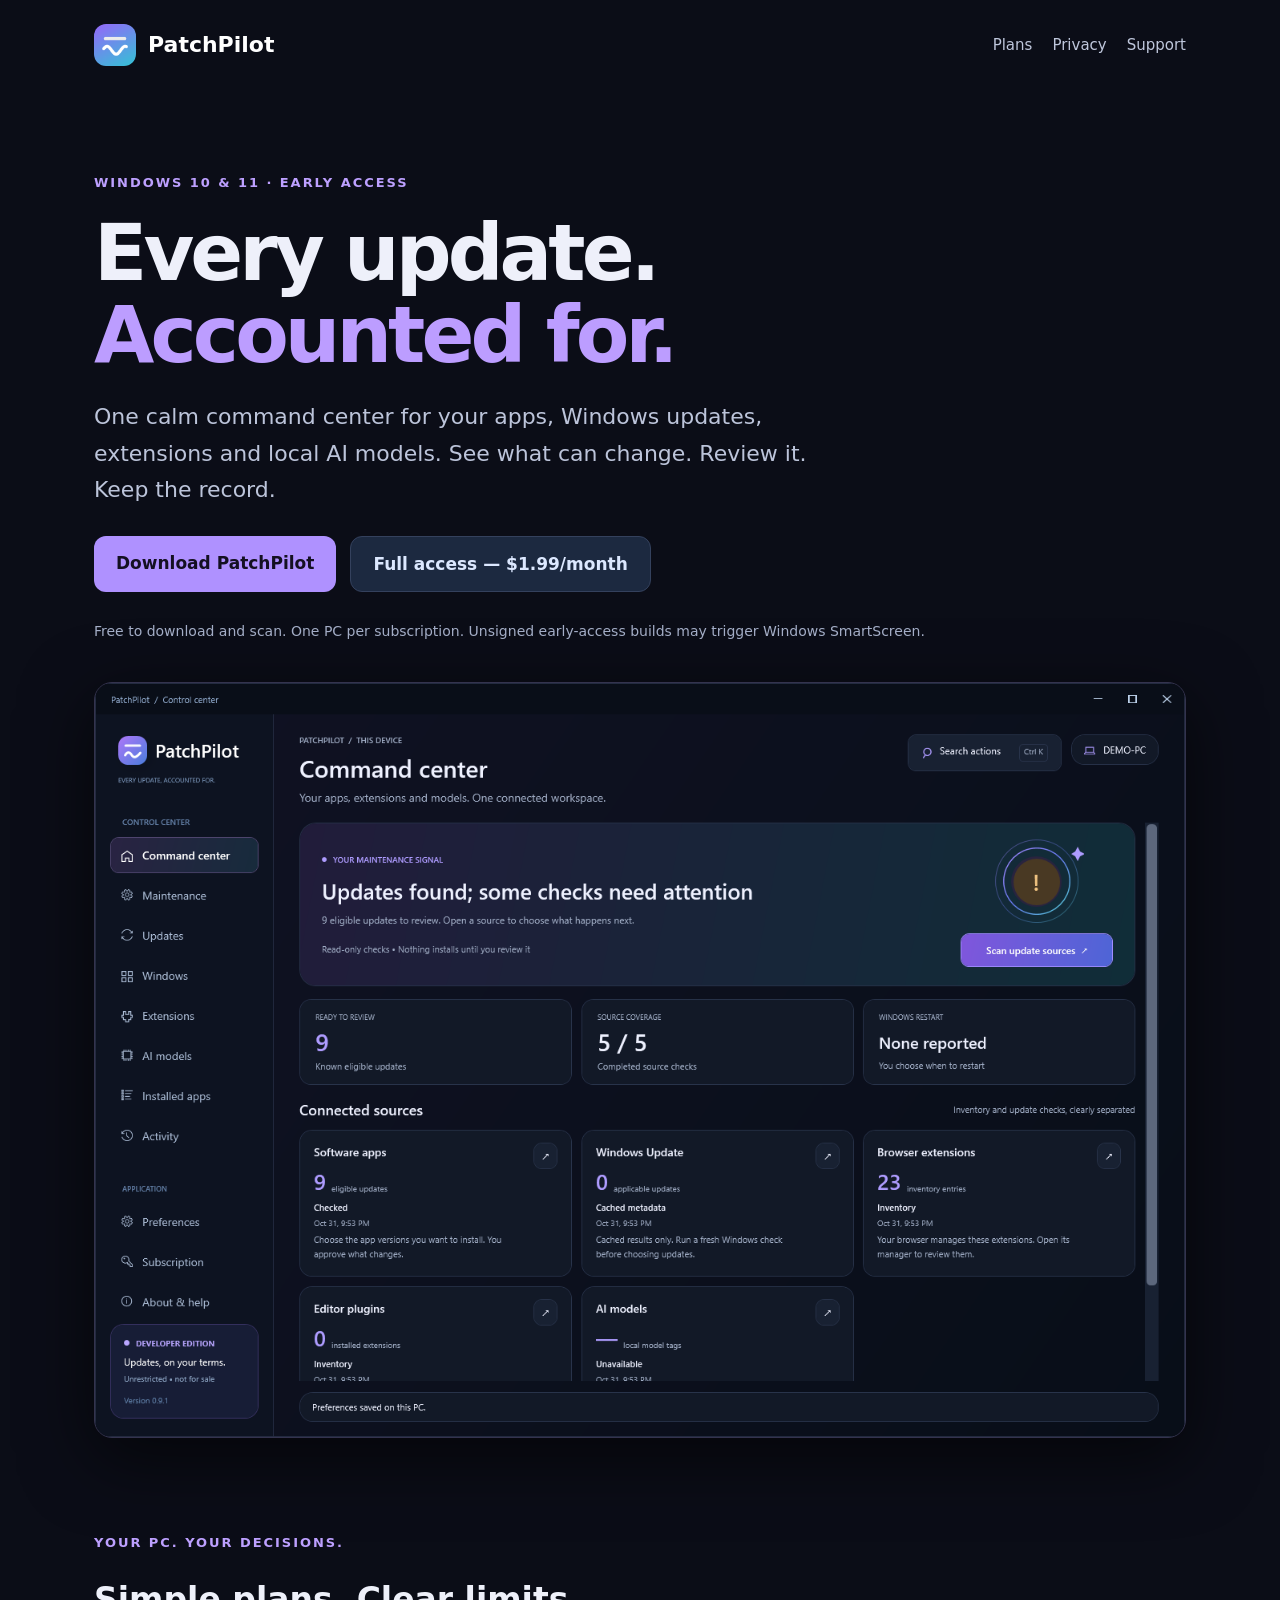
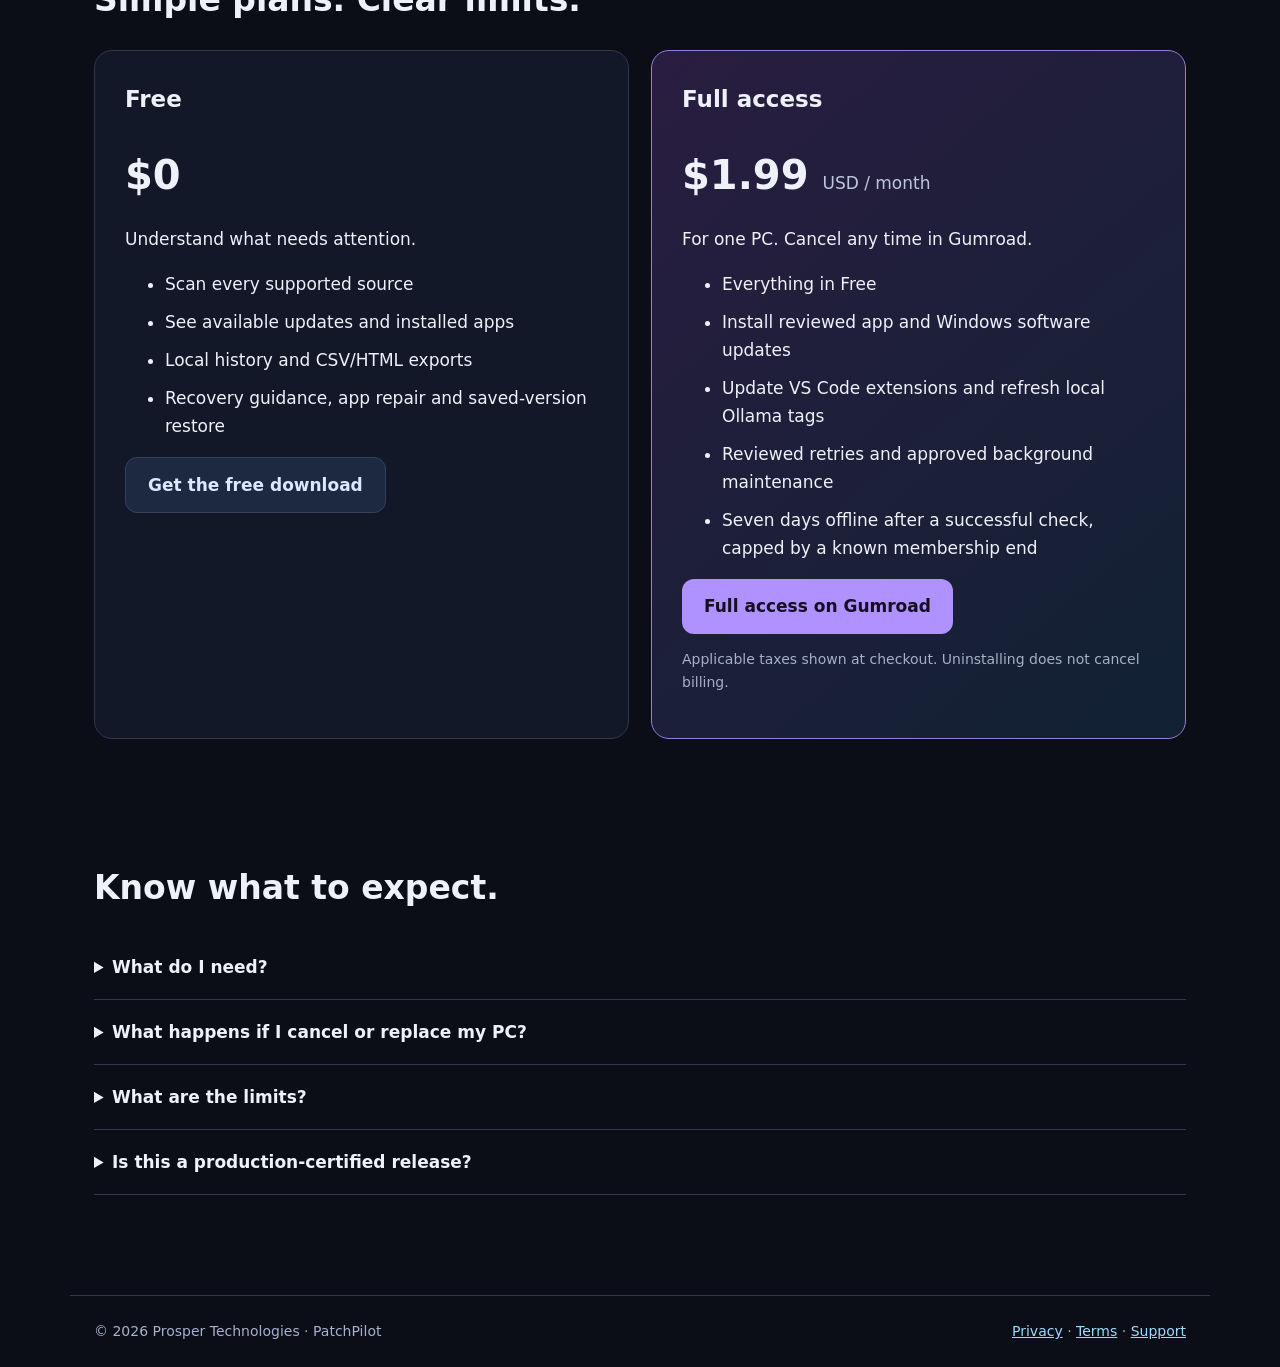
==== docs/index.html @ e4796f74 "Create PatchPilot product page, plans, privacy and support" ====
<!doctype html><html lang="en"><head><meta charset="utf-8"><meta name="viewport" content="width=device-width,initial-scale=1"><meta name="description" content="PatchPilot: free Windows update checks and optional Full access for $1.99/month. By Prosper Technologies."><title>Windows updates you review · PatchPilot</title><link rel="icon" href="assets/icon.png"><link rel="stylesheet" href="style.css"></head><body><header><a class="brand" href="index.html"><img src="assets/icon.png" alt="">PatchPilot</a><nav><a href="index.html#plans">Plans</a><a href="privacy.html">Privacy</a><a href="mailto:Keith.Hudson@gmx.com">Support</a></nav></header><main><section class="hero"><div class="eyebrow">Windows 10 &amp; 11 · Early access</div><h1>Every update.<br><span>Accounted for.</span></h1><p class="lead">One calm command center for your apps, Windows updates, extensions and local AI models. See what can change. Review it. Keep the record.</p><div class="buttons"><a class="button" href="https://github.com/ProsperTechnology/patchpilot/releases">Download PatchPilot</a><a class="button secondary" href="#plans">Full access — $1.99/month</a></div><p class="small">Free to download and scan. One PC per subscription. Unsigned early-access builds may trigger Windows SmartScreen.</p><img class="shot" src="assets/preview-overview.png" alt="PatchPilot command center, dark theme"></section>
<section id="plans"><div class="eyebrow">Your PC. Your decisions.</div><h2>Simple plans. Clear limits.</h2><div class="grid"><article class="card"><h3>Free</h3><div class="price">$0</div><p>Understand what needs attention.</p><ul><li>Scan every supported source</li><li>See available updates and installed apps</li><li>Local history and CSV/HTML exports</li><li>Recovery guidance, app repair and saved-version restore</li></ul><a class="button secondary" href="https://github.com/ProsperTechnology/patchpilot/releases">Get the free download</a></article><article class="card paid"><h3>Full access</h3><div class="price">$1.99 <small>USD / month</small></div><p>For one PC. Cancel any time in Gumroad.</p><ul><li>Everything in Free</li><li>Install reviewed app and Windows software updates</li><li>Update VS Code extensions and refresh local Ollama tags</li><li>Reviewed retries and approved background maintenance</li><li>Seven days offline after a successful check, capped by a known membership end</li></ul><a class="button" href="https://prospertechnology.gumroad.com/l/patchpilot">Full access on Gumroad</a><p class="small">Applicable taxes shown at checkout. Uninstalling does not cancel billing.</p></article></div></section>
<section><h2>Know what to expect.</h2><details><summary>What do I need?</summary><p>Windows 11 or Windows 10 22H2, x64. Desktop runtime included. WinGet (Microsoft App Installer) for app updates. Per-user installation. Windows updates use a separate administrator-approved review.</p></details><details><summary>What happens if I cancel or replace my PC?</summary><p>Paid features continue until your membership's effective end. Your installations and records remain, and active updates can finish. Move your license using Subscription → Your PCs. Previously signed offline access lasts until its expiry, at most seven days. Cancel billing in your Gumroad library.</p></details><details><summary>What are the limits?</summary><p>No drivers, general app/Windows rollback, antivirus or cloud remote management. Browser extensions stay browser-managed. VS Code supports stable/Insiders default profiles; Ollama is local only. Background maintenance needs the installed copy and a signed-in Windows session. It starts off and runs only for eligible per-user apps you approve. PatchPilot never requests an automatic restart.</p></details><details><summary>Is this a production-certified release?</summary><p>This is early access. Automated core, subscription and interface checks are included, while broad clean-machine and real vendor-update testing remains in progress. Current builds are unsigned. A checksum confirms file integrity; it is not a security audit.</p></details></section></main><footer><span>© 2026 Prosper Technologies · PatchPilot</span><span><a href="privacy.html">Privacy</a> · <a href="terms.html">Terms</a> · <a href="mailto:Keith.Hudson@gmx.com">Support</a></span></footer></body></html>
---- docs/style.css ----
*{box-sizing:border-box}html{color-scheme:dark;scroll-behavior:smooth}body{margin:0;background:#0b0d17;color:#eef0fa;font:17px/1.65 system-ui,Segoe UI,sans-serif}a{color:#9bdbff}header,main,footer{max-width:1140px;margin:auto;padding:24px}header{display:flex;align-items:center;justify-content:space-between;gap:24px}.brand{display:flex;align-items:center;gap:12px;font-size:22px;font-weight:750;color:white;text-decoration:none}.brand img{width:42px;border-radius:12px}nav{display:flex;gap:20px}nav a{color:#bfc7dc;text-decoration:none;font-size:15px}.hero{padding:58px 0 25px}.eyebrow{color:#bda0ff;font-weight:700;font-size:13px;letter-spacing:.15em;text-transform:uppercase}h1{font-size:clamp(44px,7vw,78px);line-height:1.05;letter-spacing:-.05em;margin:20px 0}h1 span{color:#bc9dff}.lead{max-width:760px;font-size:22px;color:#bcc4da}h2{font-size:33px;line-height:1.2}h3{font-size:23px;margin-top:0}.buttons{display:flex;gap:14px;flex-wrap:wrap;margin:28px 0}.button{display:inline-block;background:#af91ff;color:#141022;border-radius:12px;padding:13px 22px;font-weight:750;text-decoration:none}.secondary{background:#1c2940;color:#dce8ff;border:1px solid #34415d}.small{font-size:14px;color:#a5afc8}.shot{width:100%;border:1px solid #34334e;border-radius:18px;box-shadow:0 20px 70px #0009;margin:25px 0}.grid{display:grid;grid-template-columns:1fr 1fr;gap:22px;margin:30px 0}.card{border:1px solid #303851;border-radius:18px;padding:30px;background:#121827}.paid{border-color:#9b7be0;background:linear-gradient(140deg,#291d40,#112133)}.price{font-size:40px;font-weight:750}.price small{font-size:17px;font-weight:400;color:#bdc7dc}li{margin:10px 0}section{padding:36px 0}details{border-bottom:1px solid #303851;padding:18px 0}summary{font-weight:650;cursor:pointer}footer{border-top:1px solid #303851;margin-top:40px;display:flex;justify-content:space-between;gap:20px;font-size:14px;color:#a6b1cc}.policy{max-width:850px}.policy h1{font-size:48px}@media(max-width:700px){.grid{grid-template-columns:1fr}nav{gap:10px;flex-wrap:wrap;justify-content:flex-end}.lead{font-size:19px}.hero{padding-top:25px}footer{display:block}}
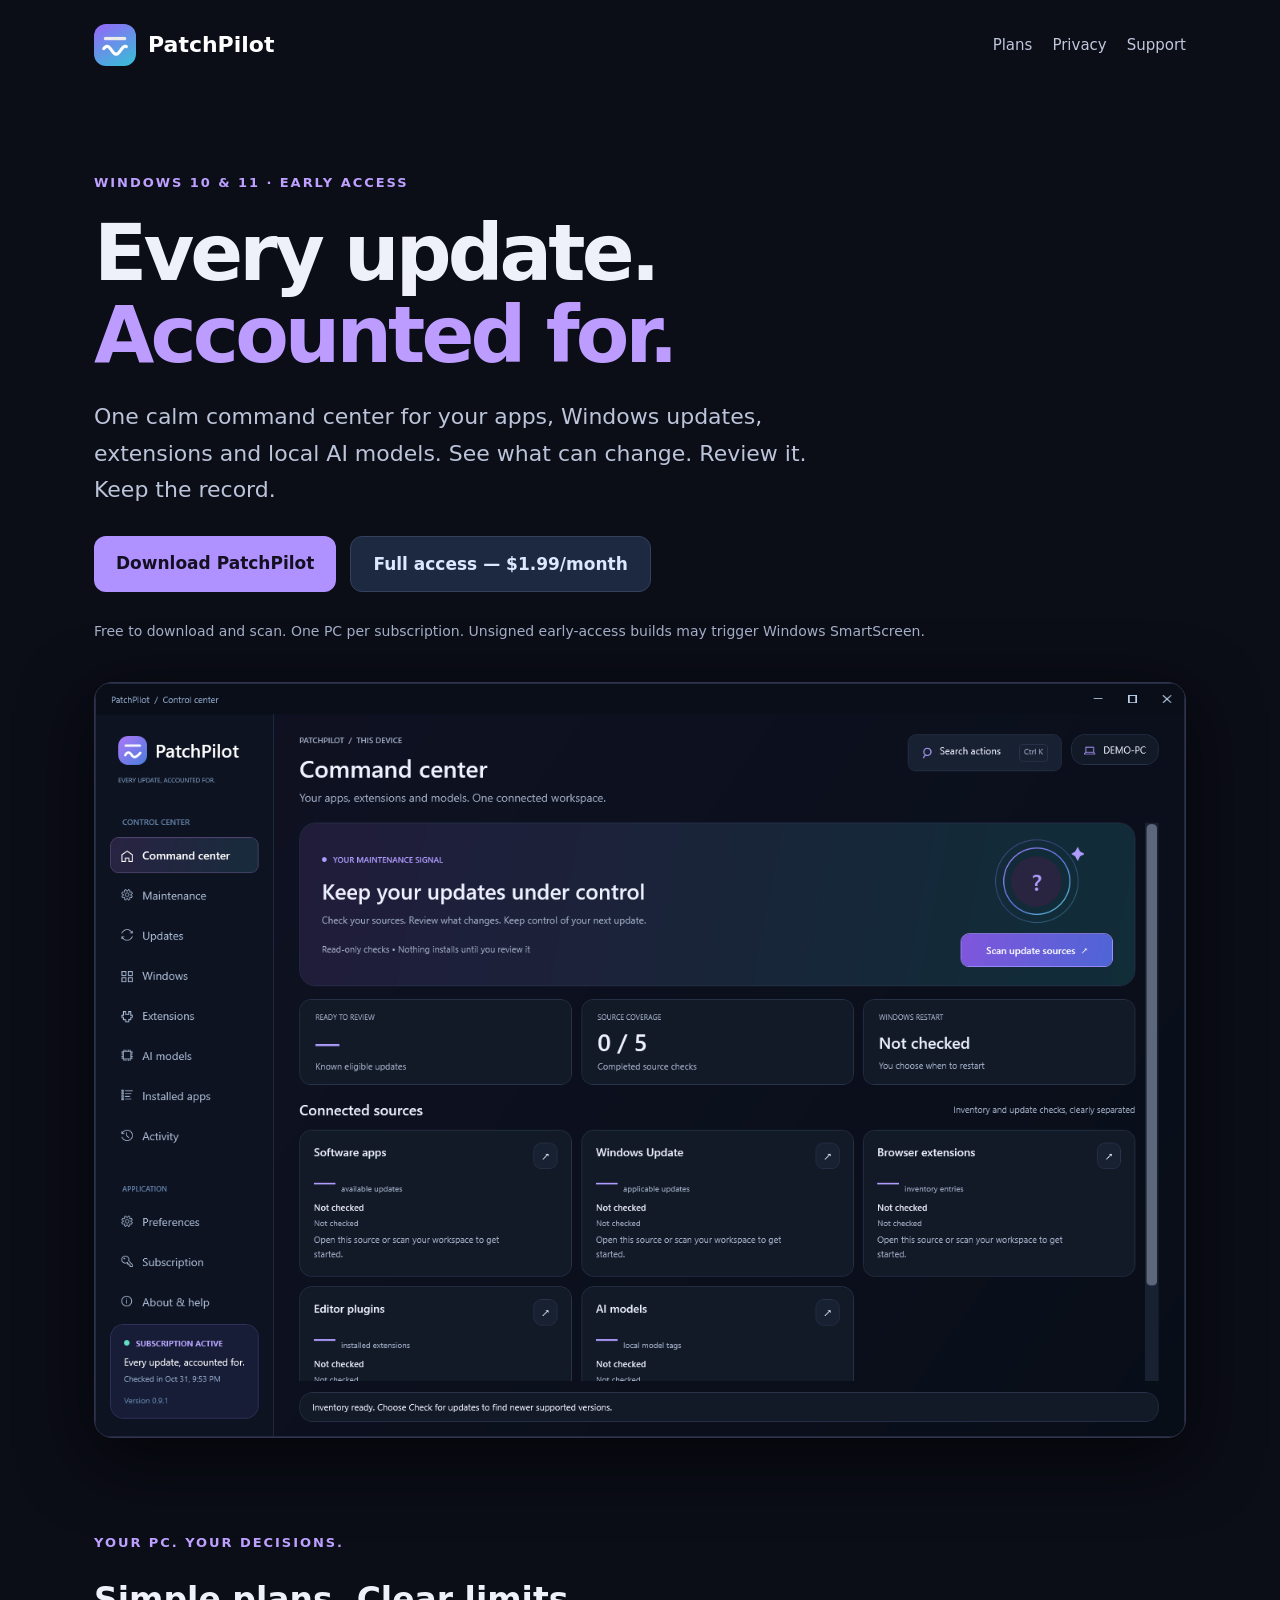
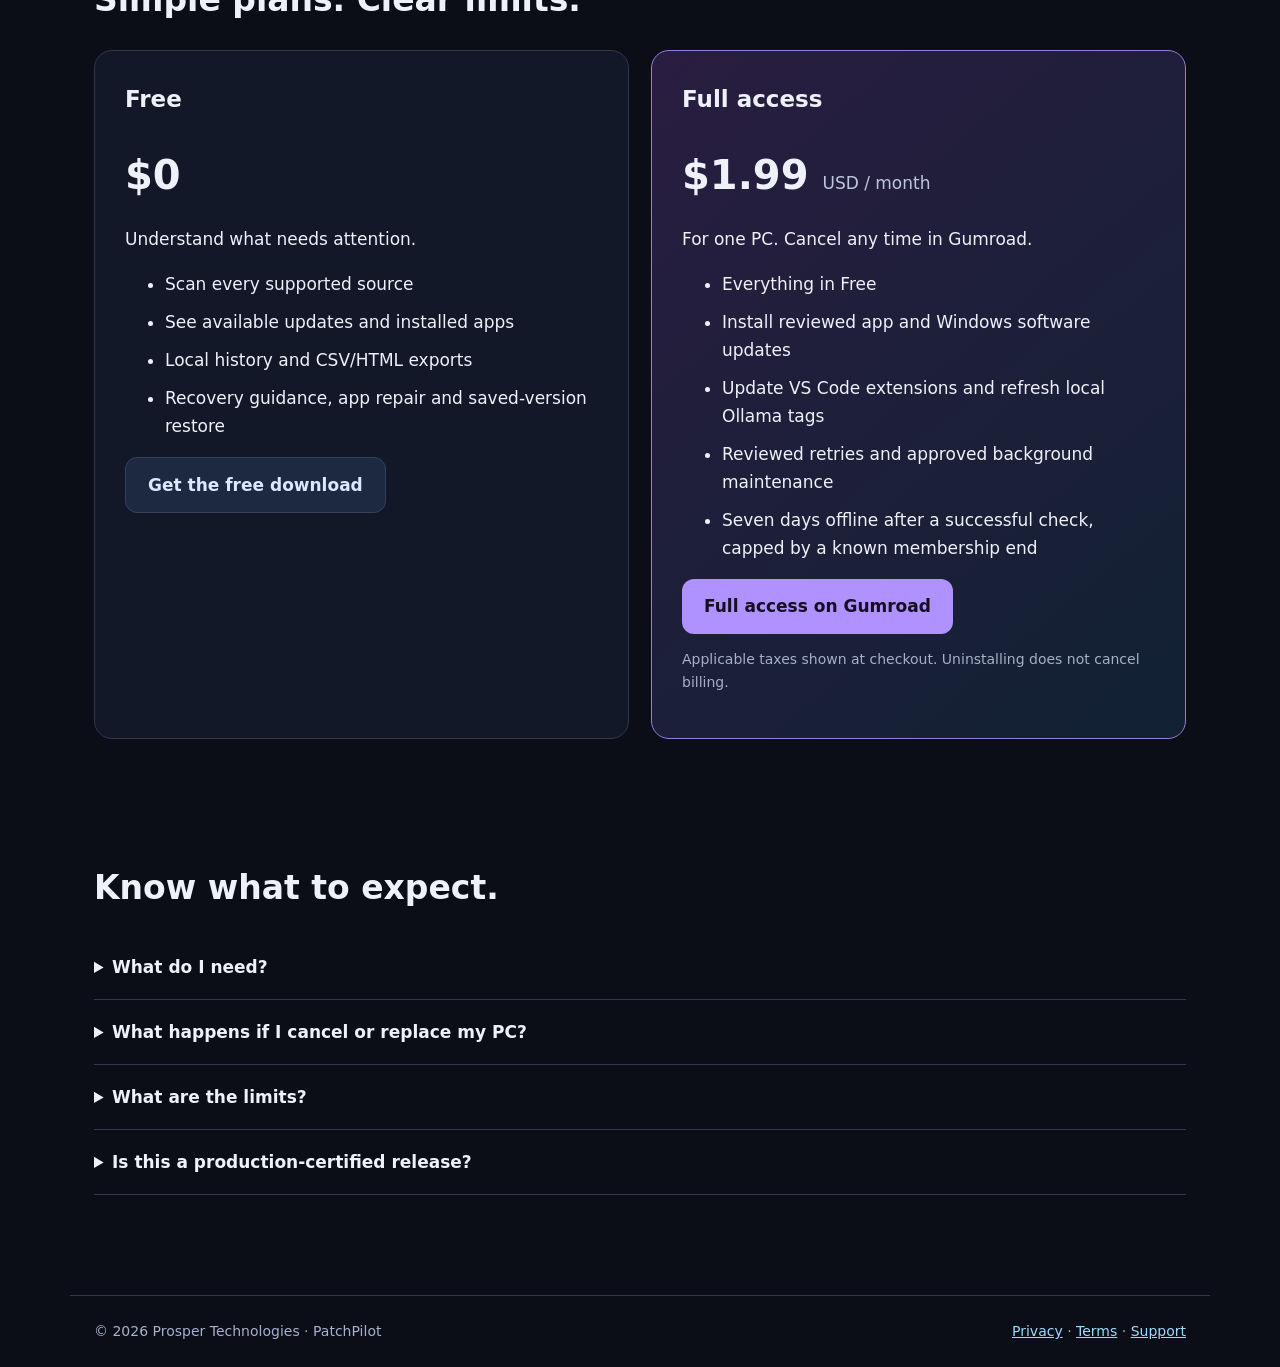
==== commit 8cd9c440: "Connect download buttons to the published 0.9.1 installer" ====
--- a/docs/index.html
+++ b/docs/index.html
@@ -1,3 +1,3 @@
-<!doctype html><html lang="en"><head><meta charset="utf-8"><meta name="viewport" content="width=device-width,initial-scale=1"><meta name="description" content="PatchPilot: free Windows update checks and optional Full access for $1.99/month. By Prosper Technologies."><title>Windows updates you review · PatchPilot</title><link rel="icon" href="assets/icon.png"><link rel="stylesheet" href="style.css"></head><body><header><a class="brand" href="index.html"><img src="assets/icon.png" alt="">PatchPilot</a><nav><a href="index.html#plans">Plans</a><a href="privacy.html">Privacy</a><a href="mailto:Keith.Hudson@gmx.com">Support</a></nav></header><main><section class="hero"><div class="eyebrow">Windows 10 &amp; 11 · Early access</div><h1>Every update.<br><span>Accounted for.</span></h1><p class="lead">One calm command center for your apps, Windows updates, extensions and local AI models. See what can change. Review it. Keep the record.</p><div class="buttons"><a class="button" href="https://github.com/ProsperTechnology/patchpilot/releases">Download PatchPilot</a><a class="button secondary" href="#plans">Full access — $1.99/month</a></div><p class="small">Free to download and scan. One PC per subscription. Unsigned early-access builds may trigger Windows SmartScreen.</p><img class="shot" src="assets/preview-overview.png" alt="PatchPilot command center, dark theme"></section>
-<section id="plans"><div class="eyebrow">Your PC. Your decisions.</div><h2>Simple plans. Clear limits.</h2><div class="grid"><article class="card"><h3>Free</h3><div class="price">$0</div><p>Understand what needs attention.</p><ul><li>Scan every supported source</li><li>See available updates and installed apps</li><li>Local history and CSV/HTML exports</li><li>Recovery guidance, app repair and saved-version restore</li></ul><a class="button secondary" href="https://github.com/ProsperTechnology/patchpilot/releases">Get the free download</a></article><article class="card paid"><h3>Full access</h3><div class="price">$1.99 <small>USD / month</small></div><p>For one PC. Cancel any time in Gumroad.</p><ul><li>Everything in Free</li><li>Install reviewed app and Windows software updates</li><li>Update VS Code extensions and refresh local Ollama tags</li><li>Reviewed retries and approved background maintenance</li><li>Seven days offline after a successful check, capped by a known membership end</li></ul><a class="button" href="https://prospertechnology.gumroad.com/l/patchpilot">Full access on Gumroad</a><p class="small">Applicable taxes shown at checkout. Uninstalling does not cancel billing.</p></article></div></section>
+<!doctype html><html lang="en"><head><meta charset="utf-8"><meta name="viewport" content="width=device-width,initial-scale=1"><meta name="description" content="PatchPilot: free Windows update checks and optional Full access for $1.99/month. By Prosper Technologies."><title>Windows updates you review · PatchPilot</title><link rel="icon" href="assets/icon.png"><link rel="stylesheet" href="style.css"></head><body><header><a class="brand" href="index.html"><img src="assets/icon.png" alt="">PatchPilot</a><nav><a href="index.html#plans">Plans</a><a href="privacy.html">Privacy</a><a href="mailto:Keith.Hudson@gmx.com">Support</a></nav></header><main><section class="hero"><div class="eyebrow">Windows 10 &amp; 11 · Early access</div><h1>Every update.<br><span>Accounted for.</span></h1><p class="lead">One calm command center for your apps, Windows updates, extensions and local AI models. See what can change. Review it. Keep the record.</p><div class="buttons"><a class="button" href="https://github.com/ProsperTechnology/patchpilot/releases/download/v0.9.1/PatchPilot-0.9.1-Setup.exe">Download PatchPilot</a><a class="button secondary" href="#plans">Full access — $1.99/month</a></div><p class="small">Free to download and scan. One PC per subscription. Unsigned early-access builds may trigger Windows SmartScreen.</p><img class="shot" src="assets/preview-overview.png" alt="PatchPilot command center, dark theme"></section>
+<section id="plans"><div class="eyebrow">Your PC. Your decisions.</div><h2>Simple plans. Clear limits.</h2><div class="grid"><article class="card"><h3>Free</h3><div class="price">$0</div><p>Understand what needs attention.</p><ul><li>Scan every supported source</li><li>See available updates and installed apps</li><li>Local history and CSV/HTML exports</li><li>Recovery guidance, app repair and saved-version restore</li></ul><a class="button secondary" href="https://github.com/ProsperTechnology/patchpilot/releases/download/v0.9.1/PatchPilot-0.9.1-Setup.exe">Get the free download</a></article><article class="card paid"><h3>Full access</h3><div class="price">$1.99 <small>USD / month</small></div><p>For one PC. Cancel any time in Gumroad.</p><ul><li>Everything in Free</li><li>Install reviewed app and Windows software updates</li><li>Update VS Code extensions and refresh local Ollama tags</li><li>Reviewed retries and approved background maintenance</li><li>Seven days offline after a successful check, capped by a known membership end</li></ul><a class="button" href="https://prospertechnology.gumroad.com/l/patchpilot">Full access on Gumroad</a><p class="small">Applicable taxes shown at checkout. Uninstalling does not cancel billing.</p></article></div></section>
 <section><h2>Know what to expect.</h2><details><summary>What do I need?</summary><p>Windows 11 or Windows 10 22H2, x64. Desktop runtime included. WinGet (Microsoft App Installer) for app updates. Per-user installation. Windows updates use a separate administrator-approved review.</p></details><details><summary>What happens if I cancel or replace my PC?</summary><p>Paid features continue until your membership's effective end. Your installations and records remain, and active updates can finish. Move your license using Subscription → Your PCs. Previously signed offline access lasts until its expiry, at most seven days. Cancel billing in your Gumroad library.</p></details><details><summary>What are the limits?</summary><p>No drivers, general app/Windows rollback, antivirus or cloud remote management. Browser extensions stay browser-managed. VS Code supports stable/Insiders default profiles; Ollama is local only. Background maintenance needs the installed copy and a signed-in Windows session. It starts off and runs only for eligible per-user apps you approve. PatchPilot never requests an automatic restart.</p></details><details><summary>Is this a production-certified release?</summary><p>This is early access. Automated core, subscription and interface checks are included, while broad clean-machine and real vendor-update testing remains in progress. Current builds are unsigned. A checksum confirms file integrity; it is not a security audit.</p></details></section></main><footer><span>© 2026 Prosper Technologies · PatchPilot</span><span><a href="privacy.html">Privacy</a> · <a href="terms.html">Terms</a> · <a href="mailto:Keith.Hudson@gmx.com">Support</a></span></footer></body></html>
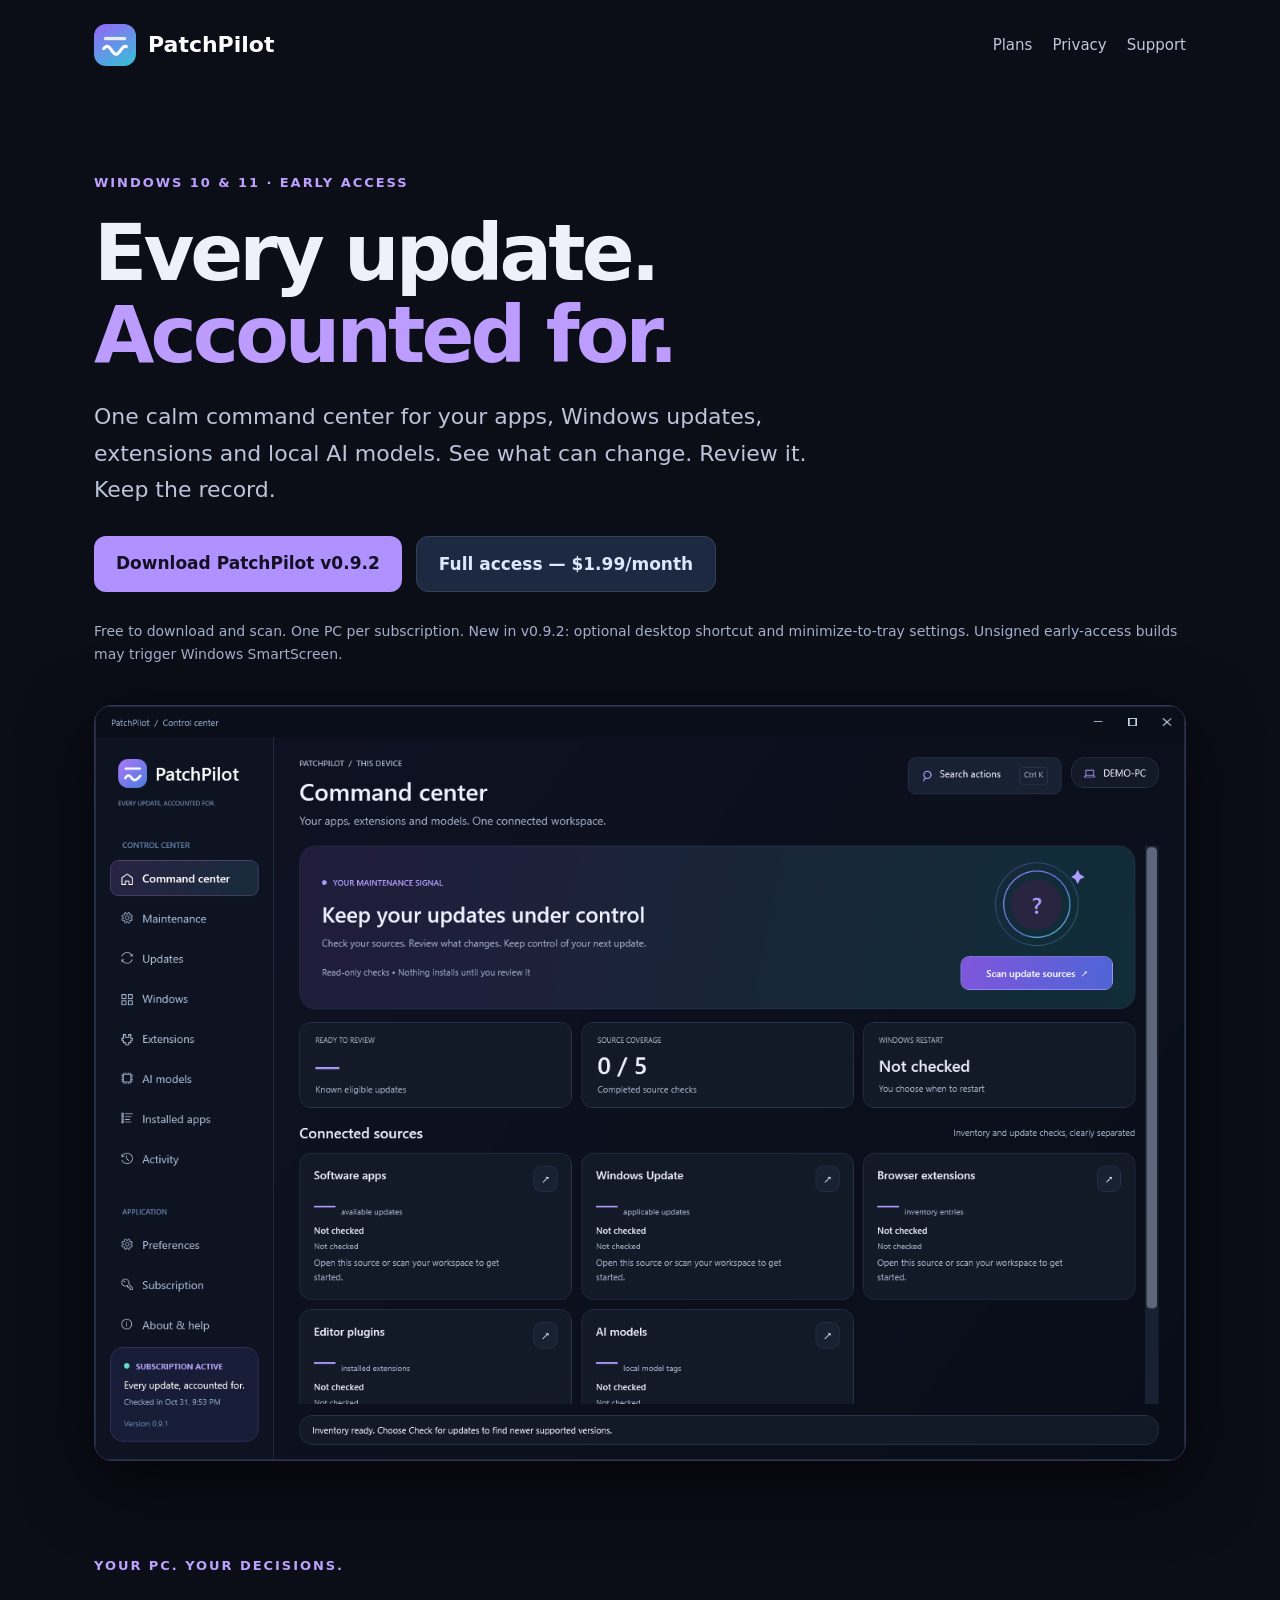
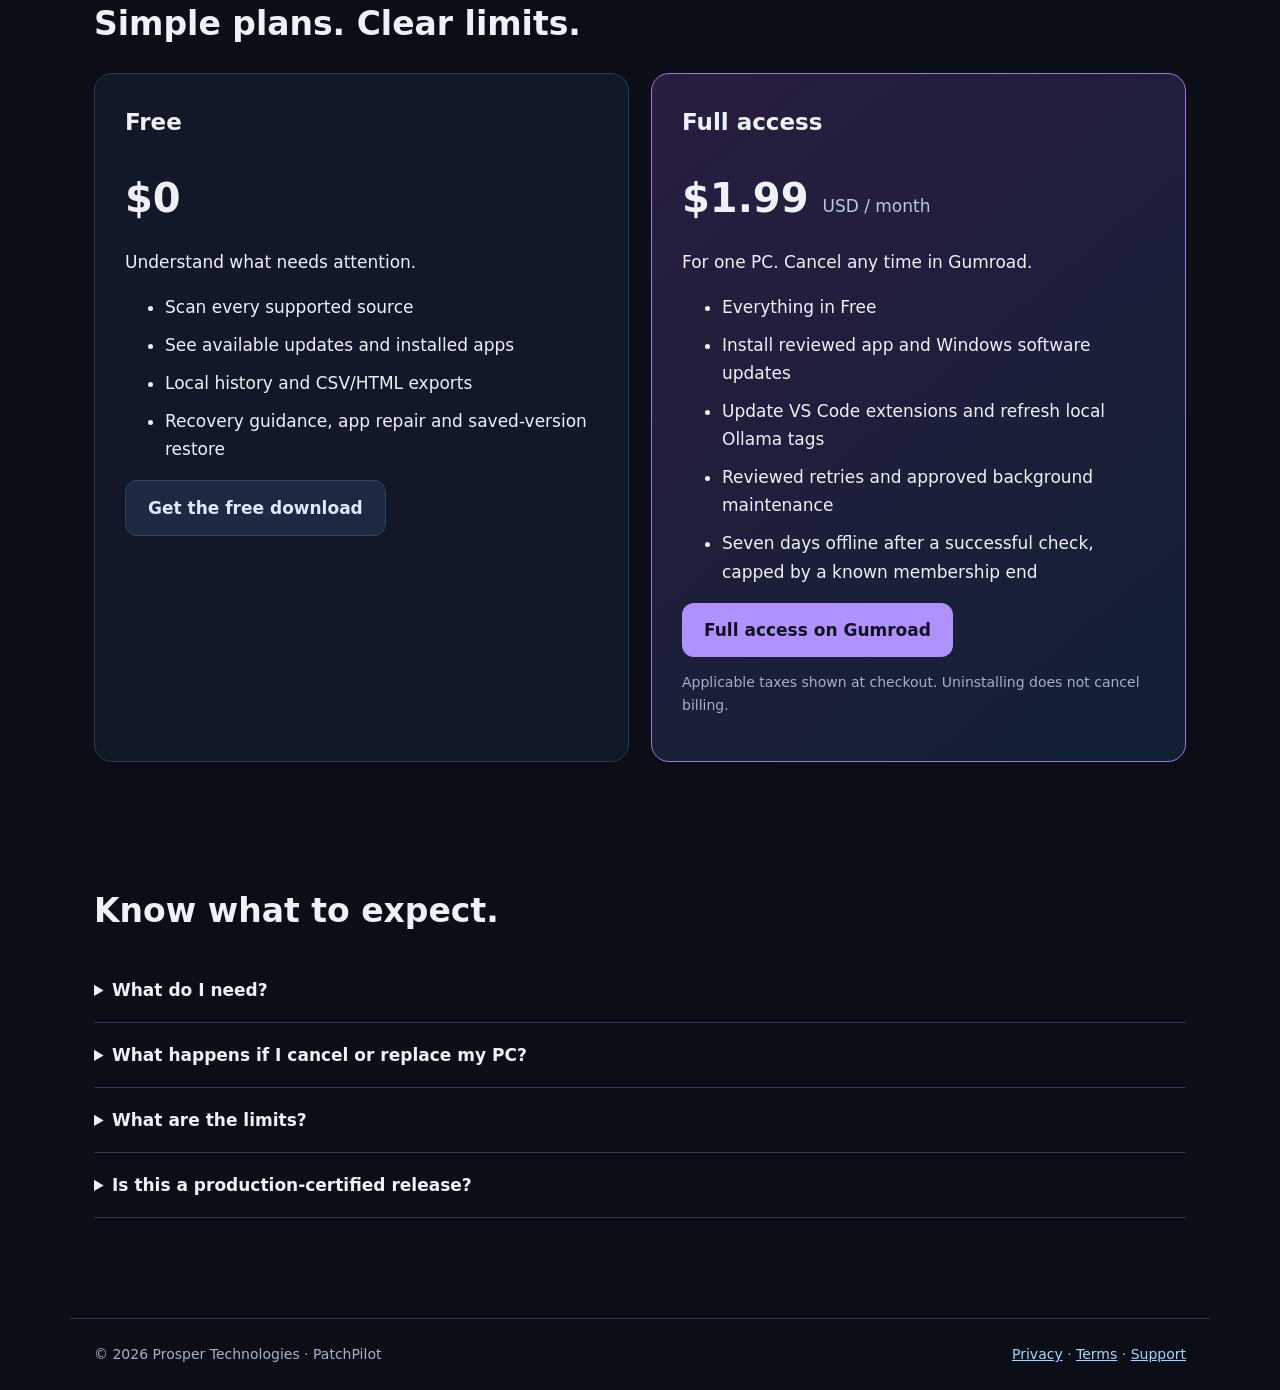
==== commit 7d826c88: "Point downloads to 0.9.2 and explain setup choices" ====
--- a/docs/index.html
+++ b/docs/index.html
@@ -1,3 +1,3 @@
-<!doctype html><html lang="en"><head><meta charset="utf-8"><meta name="viewport" content="width=device-width,initial-scale=1"><meta name="description" content="PatchPilot: free Windows update checks and optional Full access for $1.99/month. By Prosper Technologies."><title>Windows updates you review · PatchPilot</title><link rel="icon" href="assets/icon.png"><link rel="stylesheet" href="style.css"></head><body><header><a class="brand" href="index.html"><img src="assets/icon.png" alt="">PatchPilot</a><nav><a href="index.html#plans">Plans</a><a href="privacy.html">Privacy</a><a href="mailto:Keith.Hudson@gmx.com">Support</a></nav></header><main><section class="hero"><div class="eyebrow">Windows 10 &amp; 11 · Early access</div><h1>Every update.<br><span>Accounted for.</span></h1><p class="lead">One calm command center for your apps, Windows updates, extensions and local AI models. See what can change. Review it. Keep the record.</p><div class="buttons"><a class="button" href="https://github.com/ProsperTechnology/patchpilot/releases/download/v0.9.1/PatchPilot-0.9.1-Setup.exe">Download PatchPilot</a><a class="button secondary" href="#plans">Full access — $1.99/month</a></div><p class="small">Free to download and scan. One PC per subscription. Unsigned early-access builds may trigger Windows SmartScreen.</p><img class="shot" src="assets/preview-overview.png" alt="PatchPilot command center, dark theme"></section>
-<section id="plans"><div class="eyebrow">Your PC. Your decisions.</div><h2>Simple plans. Clear limits.</h2><div class="grid"><article class="card"><h3>Free</h3><div class="price">$0</div><p>Understand what needs attention.</p><ul><li>Scan every supported source</li><li>See available updates and installed apps</li><li>Local history and CSV/HTML exports</li><li>Recovery guidance, app repair and saved-version restore</li></ul><a class="button secondary" href="https://github.com/ProsperTechnology/patchpilot/releases/download/v0.9.1/PatchPilot-0.9.1-Setup.exe">Get the free download</a></article><article class="card paid"><h3>Full access</h3><div class="price">$1.99 <small>USD / month</small></div><p>For one PC. Cancel any time in Gumroad.</p><ul><li>Everything in Free</li><li>Install reviewed app and Windows software updates</li><li>Update VS Code extensions and refresh local Ollama tags</li><li>Reviewed retries and approved background maintenance</li><li>Seven days offline after a successful check, capped by a known membership end</li></ul><a class="button" href="https://prospertechnology.gumroad.com/l/patchpilot">Full access on Gumroad</a><p class="small">Applicable taxes shown at checkout. Uninstalling does not cancel billing.</p></article></div></section>
+<!doctype html><html lang="en"><head><meta charset="utf-8"><meta name="viewport" content="width=device-width,initial-scale=1"><meta name="description" content="PatchPilot: free Windows update checks and optional Full access for $1.99/month. By Prosper Technologies."><title>Windows updates you review · PatchPilot</title><link rel="icon" href="assets/icon.png"><link rel="stylesheet" href="style.css"></head><body><header><a class="brand" href="index.html"><img src="assets/icon.png" alt="">PatchPilot</a><nav><a href="index.html#plans">Plans</a><a href="privacy.html">Privacy</a><a href="mailto:Keith.Hudson@gmx.com">Support</a></nav></header><main><section class="hero"><div class="eyebrow">Windows 10 &amp; 11 · Early access</div><h1>Every update.<br><span>Accounted for.</span></h1><p class="lead">One calm command center for your apps, Windows updates, extensions and local AI models. See what can change. Review it. Keep the record.</p><div class="buttons"><a class="button" href="https://github.com/ProsperTechnology/patchpilot/releases/download/v0.9.2/PatchPilot-0.9.2-Setup.exe">Download PatchPilot v0.9.2</a><a class="button secondary" href="#plans">Full access — $1.99/month</a></div><p class="small">Free to download and scan. One PC per subscription. New in v0.9.2: optional desktop shortcut and minimize-to-tray settings. Unsigned early-access builds may trigger Windows SmartScreen.</p><img class="shot" src="assets/preview-overview.png" alt="PatchPilot command center, dark theme"></section>
+<section id="plans"><div class="eyebrow">Your PC. Your decisions.</div><h2>Simple plans. Clear limits.</h2><div class="grid"><article class="card"><h3>Free</h3><div class="price">$0</div><p>Understand what needs attention.</p><ul><li>Scan every supported source</li><li>See available updates and installed apps</li><li>Local history and CSV/HTML exports</li><li>Recovery guidance, app repair and saved-version restore</li></ul><a class="button secondary" href="https://github.com/ProsperTechnology/patchpilot/releases/download/v0.9.2/PatchPilot-0.9.2-Setup.exe">Get the free download</a></article><article class="card paid"><h3>Full access</h3><div class="price">$1.99 <small>USD / month</small></div><p>For one PC. Cancel any time in Gumroad.</p><ul><li>Everything in Free</li><li>Install reviewed app and Windows software updates</li><li>Update VS Code extensions and refresh local Ollama tags</li><li>Reviewed retries and approved background maintenance</li><li>Seven days offline after a successful check, capped by a known membership end</li></ul><a class="button" href="https://prospertechnology.gumroad.com/l/patchpilot">Full access on Gumroad</a><p class="small">Applicable taxes shown at checkout. Uninstalling does not cancel billing.</p></article></div></section>
 <section><h2>Know what to expect.</h2><details><summary>What do I need?</summary><p>Windows 11 or Windows 10 22H2, x64. Desktop runtime included. WinGet (Microsoft App Installer) for app updates. Per-user installation. Windows updates use a separate administrator-approved review.</p></details><details><summary>What happens if I cancel or replace my PC?</summary><p>Paid features continue until your membership's effective end. Your installations and records remain, and active updates can finish. Move your license using Subscription → Your PCs. Previously signed offline access lasts until its expiry, at most seven days. Cancel billing in your Gumroad library.</p></details><details><summary>What are the limits?</summary><p>No drivers, general app/Windows rollback, antivirus or cloud remote management. Browser extensions stay browser-managed. VS Code supports stable/Insiders default profiles; Ollama is local only. Background maintenance needs the installed copy and a signed-in Windows session. It starts off and runs only for eligible per-user apps you approve. PatchPilot never requests an automatic restart.</p></details><details><summary>Is this a production-certified release?</summary><p>This is early access. Automated core, subscription and interface checks are included, while broad clean-machine and real vendor-update testing remains in progress. Current builds are unsigned. A checksum confirms file integrity; it is not a security audit.</p></details></section></main><footer><span>© 2026 Prosper Technologies · PatchPilot</span><span><a href="privacy.html">Privacy</a> · <a href="terms.html">Terms</a> · <a href="mailto:Keith.Hudson@gmx.com">Support</a></span></footer></body></html>
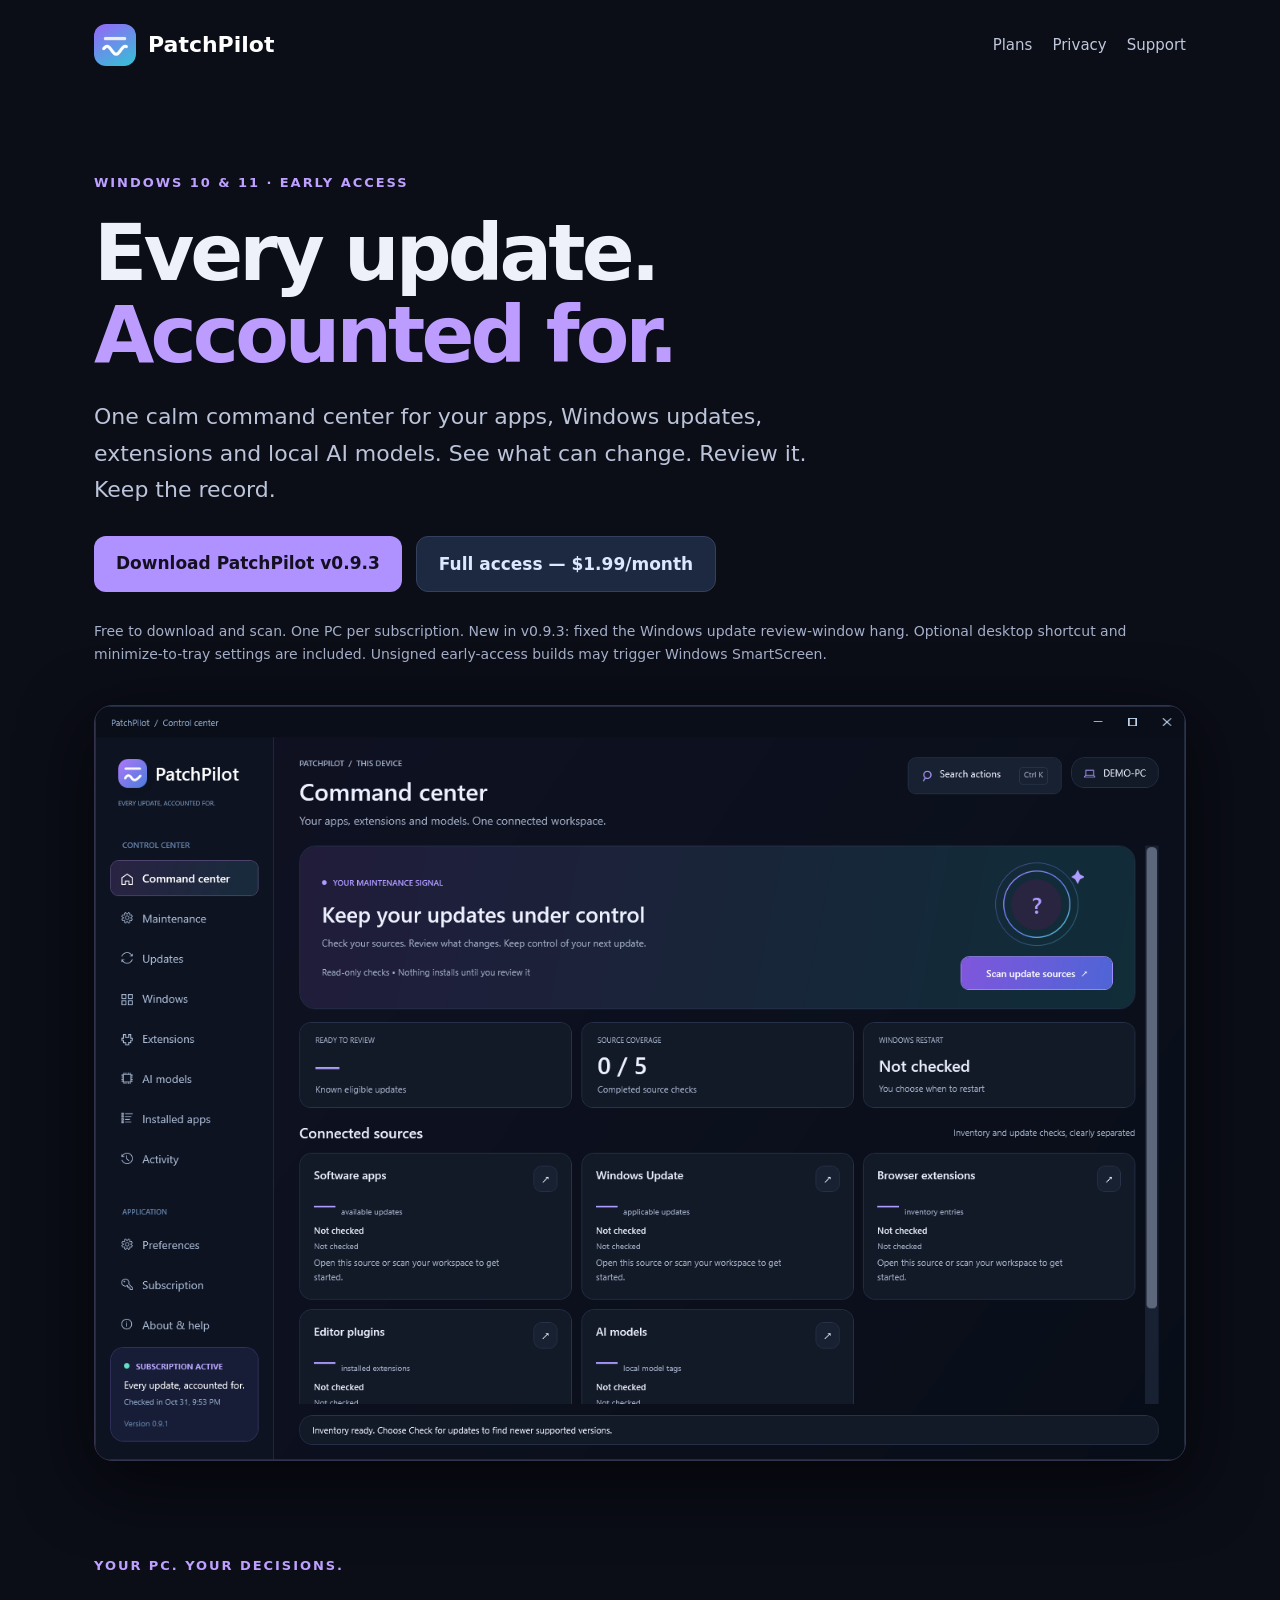
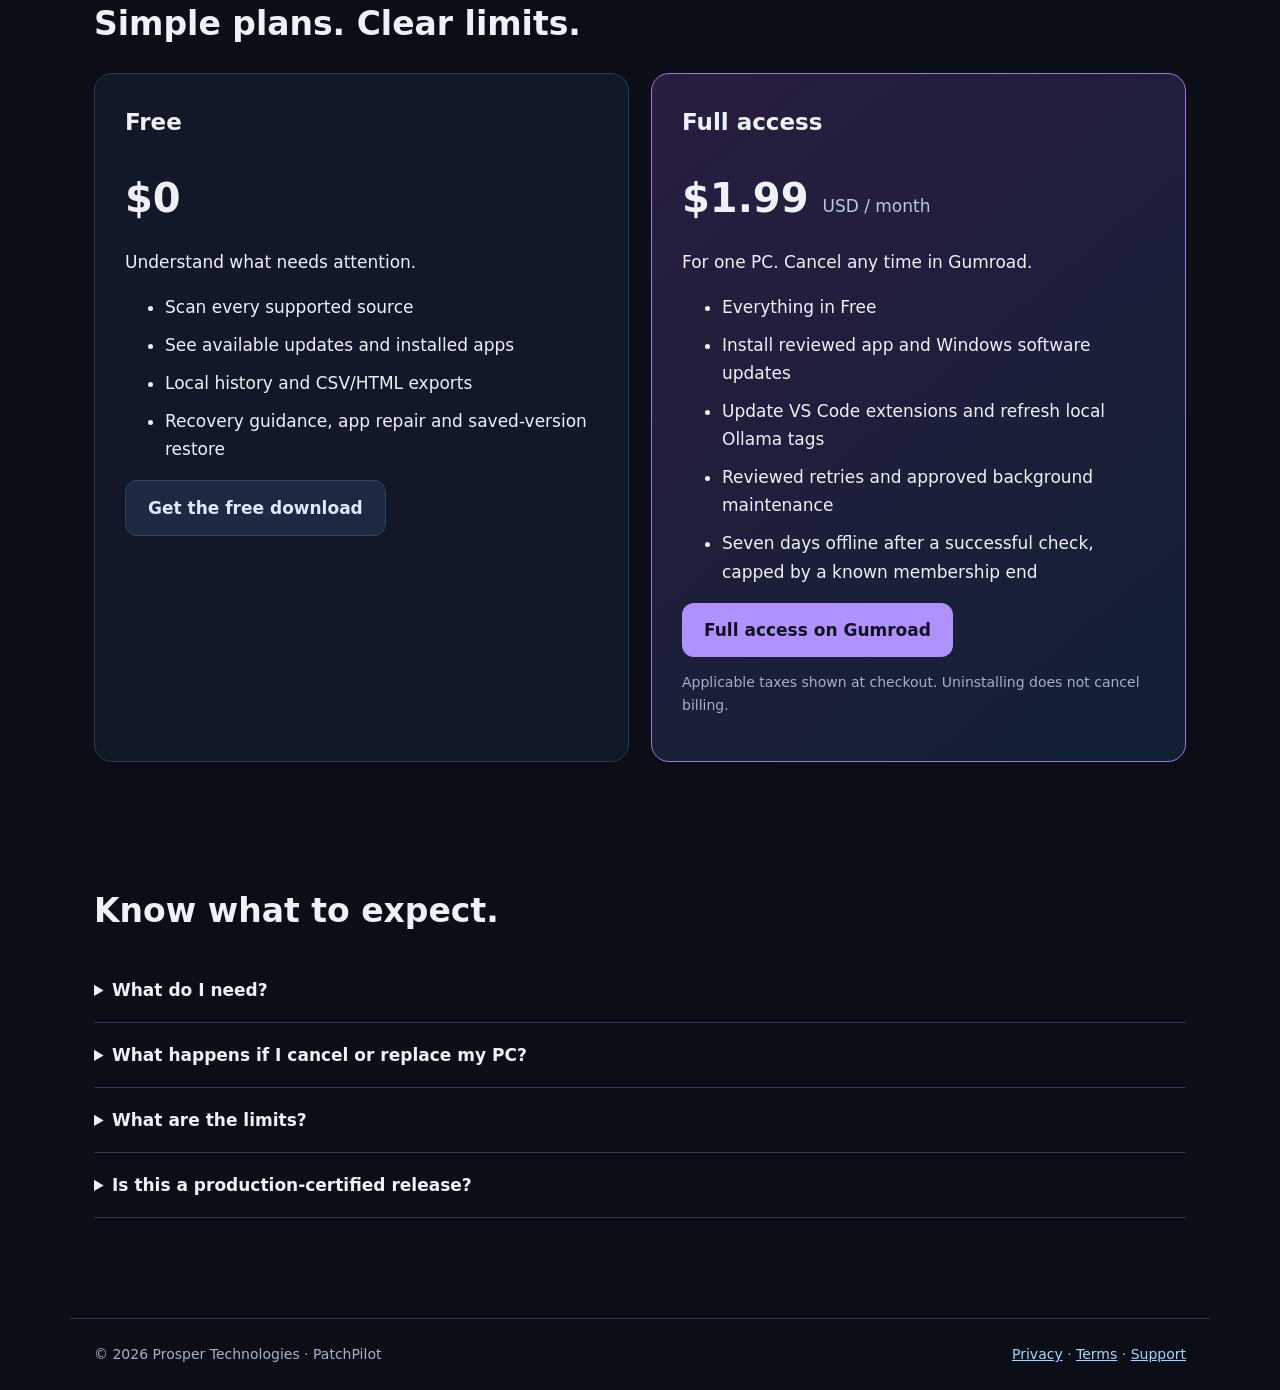
==== commit c8991568: "Document v0.9.3 Windows review completion fix and update downloads" ====
--- a/docs/index.html
+++ b/docs/index.html
@@ -1,3 +1,3 @@
-<!doctype html><html lang="en"><head><meta charset="utf-8"><meta name="viewport" content="width=device-width,initial-scale=1"><meta name="description" content="PatchPilot: free Windows update checks and optional Full access for $1.99/month. By Prosper Technologies."><title>Windows updates you review · PatchPilot</title><link rel="icon" href="assets/icon.png"><link rel="stylesheet" href="style.css"></head><body><header><a class="brand" href="index.html"><img src="assets/icon.png" alt="">PatchPilot</a><nav><a href="index.html#plans">Plans</a><a href="privacy.html">Privacy</a><a href="mailto:Keith.Hudson@gmx.com">Support</a></nav></header><main><section class="hero"><div class="eyebrow">Windows 10 &amp; 11 · Early access</div><h1>Every update.<br><span>Accounted for.</span></h1><p class="lead">One calm command center for your apps, Windows updates, extensions and local AI models. See what can change. Review it. Keep the record.</p><div class="buttons"><a class="button" href="https://github.com/ProsperTechnology/patchpilot/releases/download/v0.9.2/PatchPilot-0.9.2-Setup.exe">Download PatchPilot v0.9.2</a><a class="button secondary" href="#plans">Full access — $1.99/month</a></div><p class="small">Free to download and scan. One PC per subscription. New in v0.9.2: optional desktop shortcut and minimize-to-tray settings. Unsigned early-access builds may trigger Windows SmartScreen.</p><img class="shot" src="assets/preview-overview.png" alt="PatchPilot command center, dark theme"></section>
-<section id="plans"><div class="eyebrow">Your PC. Your decisions.</div><h2>Simple plans. Clear limits.</h2><div class="grid"><article class="card"><h3>Free</h3><div class="price">$0</div><p>Understand what needs attention.</p><ul><li>Scan every supported source</li><li>See available updates and installed apps</li><li>Local history and CSV/HTML exports</li><li>Recovery guidance, app repair and saved-version restore</li></ul><a class="button secondary" href="https://github.com/ProsperTechnology/patchpilot/releases/download/v0.9.2/PatchPilot-0.9.2-Setup.exe">Get the free download</a></article><article class="card paid"><h3>Full access</h3><div class="price">$1.99 <small>USD / month</small></div><p>For one PC. Cancel any time in Gumroad.</p><ul><li>Everything in Free</li><li>Install reviewed app and Windows software updates</li><li>Update VS Code extensions and refresh local Ollama tags</li><li>Reviewed retries and approved background maintenance</li><li>Seven days offline after a successful check, capped by a known membership end</li></ul><a class="button" href="https://prospertechnology.gumroad.com/l/patchpilot">Full access on Gumroad</a><p class="small">Applicable taxes shown at checkout. Uninstalling does not cancel billing.</p></article></div></section>
+<!doctype html><html lang="en"><head><meta charset="utf-8"><meta name="viewport" content="width=device-width,initial-scale=1"><meta name="description" content="PatchPilot: free Windows update checks and optional Full access for $1.99/month. By Prosper Technologies."><title>Windows updates you review · PatchPilot</title><link rel="icon" href="assets/icon.png"><link rel="stylesheet" href="style.css"></head><body><header><a class="brand" href="index.html"><img src="assets/icon.png" alt="">PatchPilot</a><nav><a href="index.html#plans">Plans</a><a href="privacy.html">Privacy</a><a href="mailto:Keith.Hudson@gmx.com">Support</a></nav></header><main><section class="hero"><div class="eyebrow">Windows 10 &amp; 11 · Early access</div><h1>Every update.<br><span>Accounted for.</span></h1><p class="lead">One calm command center for your apps, Windows updates, extensions and local AI models. See what can change. Review it. Keep the record.</p><div class="buttons"><a class="button" href="https://github.com/ProsperTechnology/patchpilot/releases/download/v0.9.3/PatchPilot-0.9.3-Setup.exe">Download PatchPilot v0.9.3</a><a class="button secondary" href="#plans">Full access — $1.99/month</a></div><p class="small">Free to download and scan. One PC per subscription. New in v0.9.3: fixed the Windows update review-window hang. Optional desktop shortcut and minimize-to-tray settings are included. Unsigned early-access builds may trigger Windows SmartScreen.</p><img class="shot" src="assets/preview-overview.png" alt="PatchPilot command center, dark theme"></section>
+<section id="plans"><div class="eyebrow">Your PC. Your decisions.</div><h2>Simple plans. Clear limits.</h2><div class="grid"><article class="card"><h3>Free</h3><div class="price">$0</div><p>Understand what needs attention.</p><ul><li>Scan every supported source</li><li>See available updates and installed apps</li><li>Local history and CSV/HTML exports</li><li>Recovery guidance, app repair and saved-version restore</li></ul><a class="button secondary" href="https://github.com/ProsperTechnology/patchpilot/releases/download/v0.9.3/PatchPilot-0.9.3-Setup.exe">Get the free download</a></article><article class="card paid"><h3>Full access</h3><div class="price">$1.99 <small>USD / month</small></div><p>For one PC. Cancel any time in Gumroad.</p><ul><li>Everything in Free</li><li>Install reviewed app and Windows software updates</li><li>Update VS Code extensions and refresh local Ollama tags</li><li>Reviewed retries and approved background maintenance</li><li>Seven days offline after a successful check, capped by a known membership end</li></ul><a class="button" href="https://prospertechnology.gumroad.com/l/patchpilot">Full access on Gumroad</a><p class="small">Applicable taxes shown at checkout. Uninstalling does not cancel billing.</p></article></div></section>
 <section><h2>Know what to expect.</h2><details><summary>What do I need?</summary><p>Windows 11 or Windows 10 22H2, x64. Desktop runtime included. WinGet (Microsoft App Installer) for app updates. Per-user installation. Windows updates use a separate administrator-approved review.</p></details><details><summary>What happens if I cancel or replace my PC?</summary><p>Paid features continue until your membership's effective end. Your installations and records remain, and active updates can finish. Move your license using Subscription → Your PCs. Previously signed offline access lasts until its expiry, at most seven days. Cancel billing in your Gumroad library.</p></details><details><summary>What are the limits?</summary><p>No drivers, general app/Windows rollback, antivirus or cloud remote management. Browser extensions stay browser-managed. VS Code supports stable/Insiders default profiles; Ollama is local only. Background maintenance needs the installed copy and a signed-in Windows session. It starts off and runs only for eligible per-user apps you approve. PatchPilot never requests an automatic restart.</p></details><details><summary>Is this a production-certified release?</summary><p>This is early access. Automated core, subscription and interface checks are included, while broad clean-machine and real vendor-update testing remains in progress. Current builds are unsigned. A checksum confirms file integrity; it is not a security audit.</p></details></section></main><footer><span>© 2026 Prosper Technologies · PatchPilot</span><span><a href="privacy.html">Privacy</a> · <a href="terms.html">Terms</a> · <a href="mailto:Keith.Hudson@gmx.com">Support</a></span></footer></body></html>
